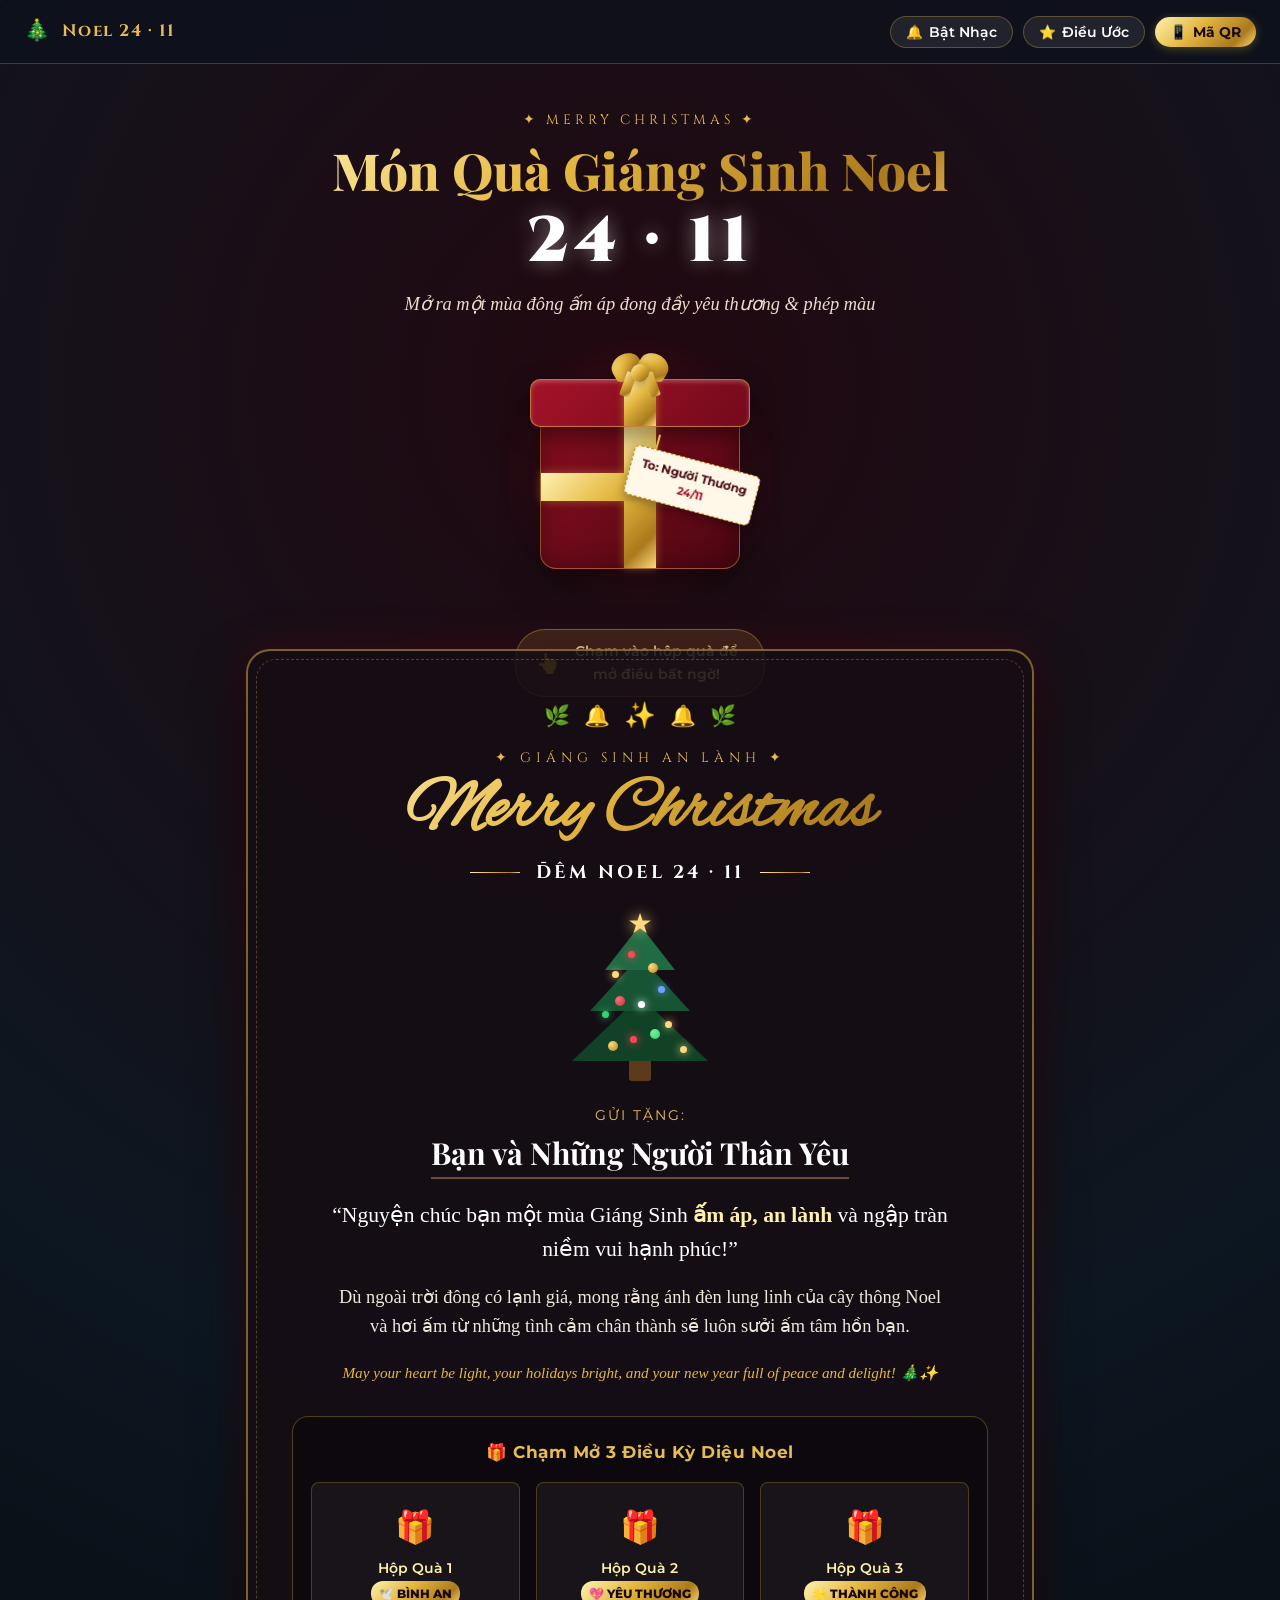
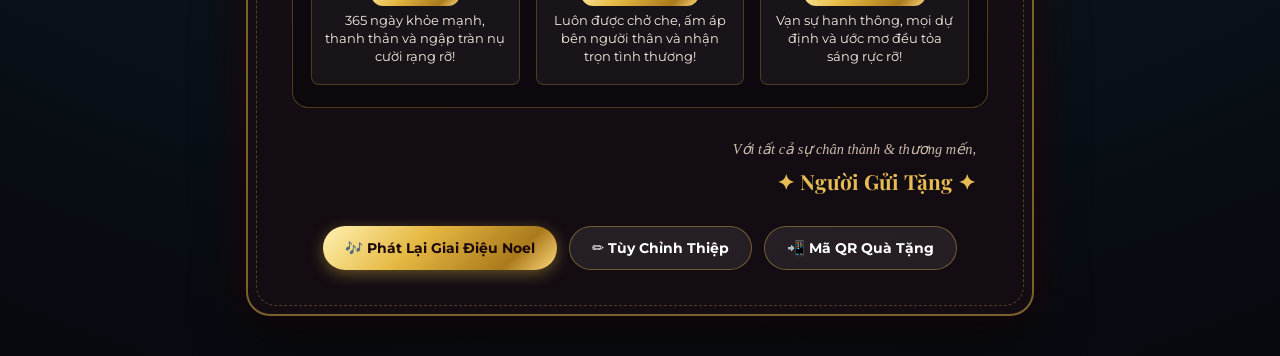
==== index.html @ ef8712f1 "feat: Mon qua Giang sinh Noel 24/11 voi hop qua 3D, am nhac, tuyet roi va ma QR" ====
<!DOCTYPE html>
<html lang="vi">
<head>
  <meta charset="UTF-8">
  <meta name="viewport" content="width=device-width, initial-scale=1.0, maximum-scale=1.0, user-scalable=no">
  <title>Món Quà Giáng Sinh Noel 24/11 • Merry Christmas</title>
  
  <!-- Open Graph & Meta Tags -->
  <meta name="description" content="Món quà Giáng Sinh Noel 24/11 tương tác đặc biệt. Chúc bạn một mùa lễ hội an lành, ấm áp và ngập tràn điều kỳ diệu!">
  <meta property="og:title" content="Món Quà Giáng Sinh Noel 24/11 • Merry Christmas 🎄">
  <meta property="og:description" content="Quét mã QR để mở hộp quà Giáng Sinh 3D cùng lời chúc ấm áp & âm nhạc rộn rã!">
  <meta property="og:type" content="website">
  <meta name="theme-color" content="#801021">

  <!-- Google Fonts: Festive & Elegant -->
  <link rel="preconnect" href="https://fonts.googleapis.com">
  <link rel="preconnect" href="https://fonts.gstatic.com" crossorigin>
  <link href="https://fonts.googleapis.com/css2?family=Alex+Brush&family=Cinzel:wght@500;700;900&family=Dancing+Script:wght@600;700&family=Montserrat:wght@400;500;600;700;800&family=Playfair+Display:ital,wght@0,600;0,700;0,900;1,400;1,600&display=swap" rel="stylesheet">

  <link rel="stylesheet" href="style.css">
</head>
<body>

  <!-- Snowflakes & Starry Sky Canvas -->
  <canvas id="snowCanvas"></canvas>

  <!-- Navigation / Control Bar -->
  <header class="top-nav">
    <div class="brand-tag">
      <span class="festive-tree">🎄</span>
      <span class="nav-title" id="navTitle">Noel 24 · 11</span>
    </div>

    <div class="nav-actions">
      <!-- Music Toggle -->
      <button id="btnMusic" class="nav-btn" title="Bật / Tắt nhạc Giáng Sinh" aria-label="Bật tắt nhạc">
        <span class="btn-icon" id="musicIcon">🔔</span>
        <span class="btn-text" id="musicLabel">Bật Nhạc</span>
      </button>

      <!-- Make a Wish Trigger -->
      <button id="btnWishTrigger" class="nav-btn" title="Gửi điều ước lên trời sao">
        <span class="btn-icon">⭐</span>
        <span class="btn-text">Điều Ước</span>
      </button>

      <!-- QR Code Modal Trigger -->
      <button id="btnShowQr" class="nav-btn highlight" title="Xem & Quét mã QR">
        <span class="btn-icon">📱</span>
        <span class="btn-text">Mã QR</span>
      </button>
    </div>
  </header>

  <!-- MAIN WRAPPER -->
  <main class="main-container">

    <!-- ==============================================
         STAGE 1: 3D CHRISTMAS GIFT BOX (Before Opening)
         ============================================== -->
    <section class="gift-box-stage" id="giftBoxStage">
      <div class="intro-heading">
        <div class="festive-badge">✦ MERRY CHRISTMAS ✦</div>
        <h1 class="intro-title">Món Quà Giáng Sinh Noel</h1>
        <p class="intro-date" id="displayIntroDate">24 · 11</p>
        <p class="intro-sub">Mở ra một mùa đông ấm áp đong đầy yêu thương &amp; phép màu</p>
      </div>

      <!-- 3D Christmas Box -->
      <div class="gift-box-wrapper" id="giftBox" role="button" tabindex="0" aria-label="Chạm vào hộp quà để mở">
        <div class="box-glow"></div>
        <div class="box-container">
          <!-- Lid -->
          <div class="box-lid">
            <div class="ribbon-bow">
              <div class="bow-loop left"></div>
              <div class="bow-loop right"></div>
              <div class="bow-center"></div>
              <div class="bow-ribbon-tail left"></div>
              <div class="bow-ribbon-tail right"></div>
            </div>
            <div class="lid-ribbon"></div>
          </div>
          <!-- Body -->
          <div class="box-body">
            <div class="body-ribbon-vert"></div>
            <div class="body-ribbon-horiz"></div>
            <div class="box-tag">
              <span class="tag-string"></span>
              <div class="tag-card">
                <span>To: Người Thương</span>
                <span class="tag-date">24/11</span>
              </div>
            </div>
          </div>
        </div>

        <div class="box-prompt">
          <span class="pulse-icon">👆</span>
          <span class="pulse-text">Chạm vào hộp quà để mở điều bất ngờ!</span>
        </div>
      </div>
    </section>

    <!-- ==============================================
         STAGE 2: THE REVEALED CHRISTMAS CARD
         ============================================== -->
    <section class="card-stage hidden" id="cardStage">
      
      <article class="greeting-card">
        <!-- Card Top Ornaments -->
        <div class="card-ornaments">
          <span class="holly-leaf">🌿</span>
          <span class="ornament-bell">🔔</span>
          <span class="card-star">✨</span>
          <span class="ornament-bell">🔔</span>
          <span class="holly-leaf">🌿</span>
        </div>

        <!-- Greeting Header -->
        <header class="card-header">
          <div class="gold-subtitle">✦ GIÁNG SINH AN LÀNH ✦</div>
          <h2 class="card-title">Merry Christmas</h2>
          <div class="card-date-banner">
            <span class="banner-line"></span>
            <span class="banner-date" id="cardDateText">ĐÊM NOEL 24 · 11</span>
            <span class="banner-line"></span>
          </div>
        </header>

        <!-- Animated Christmas Tree & Warm Cabin Scene -->
        <div class="tree-scene">
          <div class="tree-container">
            <!-- Glowing Star on top -->
            <div class="star-topper">★</div>
            <!-- Tree Layers -->
            <div class="tree-tier tier-1"></div>
            <div class="tree-tier tier-2"></div>
            <div class="tree-tier tier-3"></div>
            <div class="tree-trunk"></div>
            
            <!-- Twinkling Lights -->
            <div class="lights-string">
              <span class="light red" style="--d: 0.2s"></span>
              <span class="light gold" style="--d: 0.6s"></span>
              <span class="light blue" style="--d: 1.0s"></span>
              <span class="light green" style="--d: 0.4s"></span>
              <span class="light gold" style="--d: 1.2s"></span>
              <span class="light red" style="--d: 0.8s"></span>
              <span class="light white" style="--d: 0.3s"></span>
              <span class="light gold" style="--d: 1.5s"></span>
            </div>

            <!-- Mini Baubles -->
            <div class="bauble b1"></div>
            <div class="bauble b2"></div>
            <div class="bauble b3"></div>
            <div class="bauble b4"></div>
          </div>
        </div>

        <!-- Personal Greeting Recipient -->
        <div class="greeting-recipient">
          <span class="to-label">Gửi tặng:</span>
          <span class="recipient-name" id="displayRecipient">Bạn và Những Người Thân Yêu</span>
        </div>

        <!-- Heartwarming Wishes Body -->
        <div class="wishes-content">
          <p class="wish-para lead">
            “Nguyện chúc bạn một mùa Giáng Sinh <strong class="highlight-gold">ấm áp, an lành</strong> và ngập tràn niềm vui hạnh phúc!”
          </p>
          <p class="wish-para">
            Dù ngoài trời đông có lạnh giá, mong rằng ánh đèn lung linh của cây thông Noel và hơi ấm từ những tình cảm chân thành sẽ luôn sưởi ấm tâm hồn bạn.
          </p>
          <p class="wish-para quote">
            May your heart be light, your holidays bright, and your new year full of peace and delight! 🎄✨
          </p>
        </div>

        <!-- Interactive 3 Lucky Gift Boxes -->
        <div class="interactive-gifts-section">
          <h3 class="section-title">🎁 Chạm Mở 3 Điều Kỳ Diệu Noel</h3>
          <div class="mini-gifts-grid">
            
            <div class="mini-gift-card" id="gift1" role="button" tabindex="0">
              <div class="mini-box-icon">🎁</div>
              <div class="mini-box-label">Hộp Quà 1</div>
              <div class="mini-box-reveal hidden">
                <span class="reveal-badge">🕊️ BÌNH AN</span>
                <p>365 ngày khỏe mạnh, thanh thản và ngập tràn nụ cười rạng rỡ!</p>
              </div>
            </div>

            <div class="mini-gift-card" id="gift2" role="button" tabindex="0">
              <div class="mini-box-icon">🎁</div>
              <div class="mini-box-label">Hộp Quà 2</div>
              <div class="mini-box-reveal hidden">
                <span class="reveal-badge">💖 YÊU THƯƠNG</span>
                <p>Luôn được chở che, ấm áp bên người thân và nhận trọn tình thương!</p>
              </div>
            </div>

            <div class="mini-gift-card" id="gift3" role="button" tabindex="0">
              <div class="mini-box-icon">🎁</div>
              <div class="mini-box-label">Hộp Quà 3</div>
              <div class="mini-box-reveal hidden">
                <span class="reveal-badge">🌟 THÀNH CÔNG</span>
                <p>Vạn sự hanh thông, mọi dự định và ước mơ đều tỏa sáng rực rỡ!</p>
              </div>
            </div>

          </div>
        </div>

        <!-- Card Signature -->
        <div class="card-footer-sign">
          <div class="sender-tag">Với tất cả sự chân thành &amp; thương mến,</div>
          <div class="sender-name" id="displaySender">✦ Người Gửi Tặng ✦</div>
        </div>

        <!-- Action Buttons -->
        <div class="card-action-bar">
          <button id="btnReplayMusic" class="action-btn gold-btn">
            🎶 Phát Lại Giai Điệu Noel
          </button>
          <button id="btnOpenCustomize" class="action-btn outline-btn">
            ✏️ Tùy Chỉnh Thiệp
          </button>
          <button id="btnShowQrInside" class="action-btn outline-btn">
            📲 Mã QR Quà Tặng
          </button>
        </div>

      </article>

    </section>

  </main>

  <!-- ==============================================
       MODAL: MAKE A WISH (Bay Lên Bầu Trời Sao)
       ============================================== -->
  <div class="modal-overlay hidden" id="wishModal">
    <div class="modal-card">
      <div class="modal-header">
        <h3>⭐ Thả Điều Ước Đêm Noel</h3>
        <button class="btn-close" id="btnCloseWish">&times;</button>
      </div>
      <div class="modal-body">
        <p class="modal-desc">Hãy gửi gắm một điều ước chân thành, ngôi sao Giáng Sinh sẽ mang ước mơ của bạn bay lên bầu trời sao:</p>
        
        <div class="wish-options">
          <button class="quick-wish-chip" data-wish="Chúc gia đình luôn dồi dào sức khỏe, ấm áp và bình an!">👨‍👩‍👧 Sức khỏe &amp; Bình an</button>
          <button class="quick-wish-chip" data-wish="Chúc cho công việc hanh thông, mọi mục tiêu đều đạt thành tựu rực rỡ!">🚀 Công việc thăng hoa</button>
          <button class="quick-wish-chip" data-wish="Chúc một tình yêu bền chặt, ngọt ngào và đong đầy hạnh phúc!">❤️ Tình yêu trọn vẹn</button>
        </div>

        <textarea id="customWishInput" placeholder="Hoặc nhập lời ước riêng của bạn..." rows="3"></textarea>

        <button id="btnSendWish" class="btn-primary-action">
          🚀 Gửi Điều Ước Lên Bầu Trời Sao
        </button>
      </div>
    </div>
  </div>

  <!-- ==============================================
       MODAL: CUSTOMIZE CARD (Tùy biến tên & ngày)
       ============================================== -->
  <div class="modal-overlay hidden" id="customizeModal">
    <div class="modal-card">
      <div class="modal-header">
        <h3>✏️ Tùy Chỉnh Thiệp Giáng Sinh</h3>
        <button class="btn-close" id="btnCloseCustomize">&times;</button>
      </div>
      <div class="modal-body">
        <div class="form-group">
          <label for="inputRecipient">Người nhận thiệp:</label>
          <input type="text" id="inputRecipient" placeholder="Ví dụ: Bạn Thân Mến / Người Thương" value="Bạn và Những Người Thân Yêu">
        </div>

        <div class="form-group">
          <label for="inputSender">Người gửi tặng:</label>
          <input type="text" id="inputSender" placeholder="Tên của bạn" value="Người Gửi Tặng">
        </div>

        <div class="form-group">
          <label for="selectDate">Ngày kỷ niệm:</label>
          <select id="selectDate">
            <option value="24/11" selected>Đêm Noel 24/11 (Theo yêu cầu của bạn)</option>
            <option value="24/12">Đêm Noel 24/12 (Giáng Sinh chính thức)</option>
            <option value="25/12">Ngày Giáng Sinh 25/12</option>
          </select>
        </div>

        <button id="btnSaveCustomize" class="btn-primary-action">
          ✨ Cập Nhật Thiệp
        </button>
      </div>
    </div>
  </div>

  <!-- ==============================================
       MODAL: QR CODE DISPLAY & DOWNLOAD
       ============================================== -->
  <div class="modal-overlay hidden" id="qrModal">
    <div class="modal-card">
      <div class="modal-header">
        <h3>📱 Mã QR Quà Tặng Noel 24/11</h3>
        <button class="btn-close" id="btnCloseQr">&times;</button>
      </div>
      <div class="modal-body">
        <p class="modal-desc">Quét mã bằng Camera điện thoại hoặc Zalo để mở thiệp Giáng Sinh trên mọi thiết bị:</p>

        <!-- QR Canvas Render -->
        <div class="qr-preview-container">
          <canvas id="qrCodeCanvas" width="280" height="280"></canvas>
        </div>

        <!-- Target Link Box -->
        <div class="link-copy-box">
          <input type="text" id="qrTargetUrl" readonly value="https://taductoi1596-stack.github.io/noel-24-11/">
          <button id="btnCopyLink" class="btn-copy">Sao Chép</button>
        </div>

        <!-- Actions -->
        <div class="qr-download-actions">
          <button id="btnDownloadQrPng" class="btn-primary-action">
            📥 Tải Ảnh Mã QR (PNG)
          </button>
          <a href="qr-noel-24-11.svg" download="ma-qr-noel-24-11.svg" class="btn-secondary-link">
            🎨 Tải Thiệp QR Khung Vàng Noel (SVG)
          </a>
        </div>
      </div>
    </div>
  </div>

  <!-- Audio Chimes & QR Scripts -->
  <script src="qrcode.js"></script>
  <script src="script.js"></script>
</body>
</html>
---- style.css ----
/* ===================================================
   CHRISTMAS NOEL 24/11 - LUXURY FESTIVE STYLING
   =================================================== */

:root {
  --primary-red: #8b1021;
  --dark-red: #500813;
  --wine-red: #35050c;
  --pine-green: #114227;
  --dark-pine: #0a2416;
  --gold-primary: #e6bc53;
  --gold-light: #fff0aa;
  --gold-dark: #b3821a;
  --gold-grad: linear-gradient(135deg, #fff2b2 0%, #e5b842 40%, #aa7a1c 80%, #ffd97d 100%);
  --bg-gradient: radial-gradient(circle at 50% 20%, #220810 0%, #0d1721 60%, #06090e 100%);
  --card-bg: rgba(22, 13, 20, 0.88);
  --text-main: #fcf9f2;
  --text-muted: #d0c2b2;
  --radius-lg: 24px;
  --radius-md: 16px;
  --radius-sm: 8px;
  --shadow-gold: 0 0 25px rgba(229, 184, 66, 0.35);
  --shadow-box: 0 20px 50px rgba(0, 0, 0, 0.6);
}

* {
  margin: 0;
  padding: 0;
  box-sizing: border-box;
  -webkit-tap-highlight-color: transparent;
}

body {
  min-height: 100vh;
  background: var(--bg-gradient);
  color: var(--text-main);
  font-family: 'Montserrat', system-ui, -apple-system, sans-serif;
  overflow-x: hidden;
  position: relative;
  line-height: 1.6;
}

/* Background Snow Canvas */
#snowCanvas {
  position: fixed;
  top: 0;
  left: 0;
  width: 100%;
  height: 100%;
  pointer-events: none;
  z-index: 1;
}

/* ===================================================
   TOP NAVIGATION BAR
   =================================================== */
.top-nav {
  position: fixed;
  top: 0;
  left: 0;
  right: 0;
  height: 64px;
  background: rgba(12, 18, 28, 0.75);
  backdrop-filter: blur(12px);
  -webkit-backdrop-filter: blur(12px);
  border-bottom: 1px solid rgba(229, 184, 66, 0.25);
  display: flex;
  align-items: center;
  justify-content: space-between;
  padding: 0 24px;
  z-index: 50;
}

.brand-tag {
  display: flex;
  align-items: center;
  gap: 10px;
  font-family: 'Cinzel', serif;
  font-weight: 700;
  font-size: 1.05rem;
  color: var(--gold-primary);
  letter-spacing: 1.5px;
}

.festive-tree {
  font-size: 1.3rem;
  animation: gentleSway 3s ease-in-out infinite alternate;
}

.nav-actions {
  display: flex;
  align-items: center;
  gap: 10px;
}

.nav-btn {
  background: rgba(255, 255, 255, 0.08);
  border: 1px solid rgba(229, 184, 66, 0.3);
  color: #fff;
  border-radius: 30px;
  padding: 7px 15px;
  font-size: 0.85rem;
  font-weight: 600;
  display: flex;
  align-items: center;
  gap: 6px;
  cursor: pointer;
  transition: all 0.25s ease;
  font-family: inherit;
}

.nav-btn:hover {
  background: rgba(229, 184, 66, 0.18);
  border-color: var(--gold-primary);
  transform: translateY(-1px);
}

.nav-btn.highlight {
  background: var(--gold-grad);
  color: #1a0808;
  border: none;
  font-weight: 700;
  box-shadow: 0 2px 10px rgba(229, 184, 66, 0.3);
}

.nav-btn.highlight:hover {
  box-shadow: 0 4px 16px rgba(229, 184, 66, 0.5);
}

/* ===================================================
   MAIN CONTAINER
   =================================================== */
.main-container {
  position: relative;
  z-index: 2;
  padding: 90px 16px 40px;
  max-width: 820px;
  margin: 0 auto;
  min-height: calc(100vh - 90px);
  display: flex;
  flex-direction: column;
  justify-content: center;
}

/* ===================================================
   STAGE 1: 3D CHRISTMAS GIFT BOX
   =================================================== */
.gift-box-stage {
  text-align: center;
  padding: 20px 0;
  animation: fadeIn 0.8s ease-out;
}

.intro-heading {
  margin-bottom: 30px;
}

.festive-badge {
  font-family: 'Cinzel', serif;
  font-size: 0.85rem;
  letter-spacing: 4px;
  color: var(--gold-primary);
  margin-bottom: 8px;
  text-transform: uppercase;
}

.intro-title {
  font-family: 'Playfair Display', Georgia, serif;
  font-size: clamp(2rem, 5.5vw, 3.2rem);
  font-weight: 800;
  background: var(--gold-grad);
  -webkit-background-clip: text;
  -webkit-text-fill-color: transparent;
  line-height: 1.2;
  margin-bottom: 6px;
}

.intro-date {
  font-family: 'Cinzel', serif;
  font-size: clamp(2.5rem, 7vw, 4rem);
  font-weight: 900;
  color: #ffffff;
  letter-spacing: 6px;
  text-shadow: 0 0 20px rgba(255, 255, 255, 0.4);
  line-height: 1.1;
  margin-bottom: 12px;
}

.intro-sub {
  font-family: 'Lora', Georgia, serif;
  font-style: italic;
  font-size: clamp(0.95rem, 2.5vw, 1.15rem);
  color: #ebdcd0;
  max-width: 500px;
  margin: 0 auto;
}

/* Gift Box 3D Wrapper */
.gift-box-wrapper {
  position: relative;
  width: 250px;
  height: 250px;
  margin: 30px auto;
  cursor: pointer;
  perspective: 900px;
}

.box-glow {
  position: absolute;
  top: 50%;
  left: 50%;
  transform: translate(-50%, -50%);
  width: 280px;
  height: 280px;
  background: radial-gradient(circle, rgba(229, 184, 66, 0.35) 0%, rgba(139, 16, 33, 0.15) 50%, transparent 70%);
  border-radius: 50%;
  animation: pulseGlow 2.5s infinite alternate ease-in-out;
  pointer-events: none;
}

.box-container {
  position: relative;
  width: 100%;
  height: 100%;
  transform-style: preserve-3d;
  transition: transform 0.4s ease;
}

.gift-box-wrapper:hover .box-container {
  transform: translateY(-8px) rotateX(4deg);
}

/* Lid */
.box-lid {
  position: absolute;
  top: 30px;
  left: 15px;
  width: 220px;
  height: 48px;
  background: linear-gradient(135deg, #a51228, #730a1b);
  border-radius: 10px;
  box-shadow: 0 8px 24px rgba(0, 0, 0, 0.45), inset 0 2px 4px rgba(255, 255, 255, 0.25);
  border: 1px solid rgba(229, 184, 66, 0.6);
  z-index: 5;
  transition: all 0.7s cubic-bezier(0.34, 1.56, 0.64, 1);
  transform-origin: top center;
}

.lid-ribbon {
  position: absolute;
  left: 50%;
  transform: translateX(-50%);
  width: 32px;
  height: 100%;
  background: var(--gold-grad);
  box-shadow: 0 0 8px rgba(229, 184, 66, 0.5);
}

/* Ribbon Bow */
.ribbon-bow {
  position: absolute;
  top: -26px;
  left: 50%;
  transform: translateX(-50%);
  width: 70px;
  height: 35px;
  z-index: 8;
}

.bow-center {
  position: absolute;
  top: 10px;
  left: 50%;
  transform: translateX(-50%);
  width: 18px;
  height: 18px;
  background: var(--gold-grad);
  border-radius: 50%;
  box-shadow: 0 2px 8px rgba(0, 0, 0, 0.3);
  z-index: 3;
}

.bow-loop {
  position: absolute;
  top: 0;
  width: 30px;
  height: 24px;
  background: var(--gold-grad);
  border-radius: 50% 50% 20% 20%;
  box-shadow: inset 0 0 6px rgba(184, 134, 27, 0.6);
}

.bow-loop.left {
  left: 6px;
  transform: rotate(-30deg);
}

.bow-loop.right {
  right: 6px;
  transform: rotate(30deg);
}

.bow-ribbon-tail {
  position: absolute;
  top: 18px;
  width: 10px;
  height: 25px;
  background: var(--gold-grad);
  border-radius: 2px;
}

.bow-ribbon-tail.left {
  left: 18px;
  transform: rotate(20deg);
}

.bow-ribbon-tail.right {
  right: 18px;
  transform: rotate(-20deg);
}

/* Body */
.box-body {
  position: absolute;
  top: 70px;
  left: 25px;
  width: 200px;
  height: 150px;
  background: linear-gradient(135deg, #880e20, #4c0612);
  border-radius: 0 0 16px 16px;
  box-shadow: 0 15px 35px rgba(0, 0, 0, 0.5), inset 0 0 25px rgba(0, 0, 0, 0.35);
  border: 1px solid rgba(229, 184, 66, 0.4);
  overflow: visible;
}

.body-ribbon-vert {
  position: absolute;
  left: 50%;
  transform: translateX(-50%);
  width: 32px;
  height: 100%;
  background: var(--gold-grad);
  box-shadow: 0 0 10px rgba(229, 184, 66, 0.4);
}

.body-ribbon-horiz {
  position: absolute;
  top: 45%;
  transform: translateY(-50%);
  width: 100%;
  height: 28px;
  background: var(--gold-grad);
  box-shadow: 0 0 10px rgba(229, 184, 66, 0.4);
}

/* Tag */
.box-tag {
  position: absolute;
  right: -20px;
  top: 25px;
  transform: rotate(15deg);
  z-index: 10;
}

.tag-string {
  display: block;
  width: 2px;
  height: 15px;
  background: var(--gold-primary);
  margin-left: 20px;
}

.tag-card {
  background: #fff8e8;
  color: #4a0c14;
  padding: 6px 10px;
  border-radius: 6px;
  font-size: 0.75rem;
  font-weight: 700;
  display: flex;
  flex-direction: column;
  box-shadow: 0 4px 10px rgba(0, 0, 0, 0.3);
  border: 1px dashed #b8861b;
}

.tag-date {
  color: #a51228;
  font-size: 0.7rem;
}

/* Box Prompt */
.box-prompt {
  margin-top: 30px;
  display: flex;
  align-items: center;
  justify-content: center;
  gap: 8px;
  background: rgba(229, 184, 66, 0.15);
  border: 1px solid rgba(229, 184, 66, 0.4);
  padding: 10px 20px;
  border-radius: 30px;
  max-width: 340px;
  margin-left: auto;
  margin-right: auto;
  animation: bounceHint 2s infinite ease-in-out;
}

.pulse-icon {
  font-size: 1.2rem;
}

.pulse-text {
  font-size: 0.9rem;
  font-weight: 600;
  color: var(--gold-light);
}

/* Box Opening Animation */
.gift-box-wrapper.opening .box-lid {
  transform: translateY(-90px) rotate(-25deg) scale(0.9);
  opacity: 0;
}

.gift-box-wrapper.opening .box-body {
  transform: scale(0.85);
  opacity: 0;
  transition: all 0.6s 0.2s ease;
}

.gift-box-wrapper.opening .box-prompt {
  opacity: 0;
  transition: opacity 0.3s ease;
}

/* ===================================================
   STAGE 2: THE REVEALED CHRISTMAS CARD
   =================================================== */
.card-stage {
  animation: popIn 0.8s cubic-bezier(0.16, 1, 0.3, 1) forwards;
}

.greeting-card {
  background: var(--card-bg);
  border: 2px solid rgba(229, 184, 66, 0.5);
  border-radius: var(--radius-lg);
  padding: clamp(24px, 5vw, 44px);
  box-shadow: var(--shadow-box), 0 0 40px rgba(139, 16, 33, 0.3);
  backdrop-filter: blur(16px);
  -webkit-backdrop-filter: blur(16px);
  position: relative;
  overflow: hidden;
}

.greeting-card::before {
  content: '';
  position: absolute;
  top: 8px;
  left: 8px;
  right: 8px;
  bottom: 8px;
  border: 1px dashed rgba(229, 184, 66, 0.3);
  border-radius: calc(var(--radius-lg) - 4px);
  pointer-events: none;
}

.card-ornaments {
  display: flex;
  justify-content: center;
  align-items: center;
  gap: 14px;
  font-size: 1.3rem;
  margin-bottom: 12px;
}

.card-star {
  color: var(--gold-primary);
  font-size: 1.6rem;
  animation: spinSlow 10s linear infinite;
}

.card-header {
  text-align: center;
  margin-bottom: 24px;
}

.gold-subtitle {
  font-family: 'Cinzel', serif;
  font-size: 0.85rem;
  letter-spacing: 5px;
  color: var(--gold-primary);
  margin-bottom: 6px;
}

.card-title {
  font-family: 'Alex Brush', cursive;
  font-size: clamp(3rem, 8vw, 4.5rem);
  background: var(--gold-grad);
  -webkit-background-clip: text;
  -webkit-text-fill-color: transparent;
  line-height: 1;
  margin-bottom: 10px;
}

.card-date-banner {
  display: flex;
  align-items: center;
  justify-content: center;
  gap: 16px;
}

.banner-line {
  height: 1px;
  width: 50px;
  background: var(--gold-grad);
}

.banner-date {
  font-family: 'Cinzel', serif;
  font-size: 1.15rem;
  font-weight: 700;
  letter-spacing: 3px;
  color: #fff;
}

/* ===================================================
   CHRISTMAS TREE & LIGHTS
   =================================================== */
.tree-scene {
  display: flex;
  justify-content: center;
  margin: 10px 0 24px;
}

.tree-container {
  position: relative;
  width: 140px;
  height: 170px;
}

.star-topper {
  position: absolute;
  top: -10px;
  left: 50%;
  transform: translateX(-50%);
  color: #ffd97d;
  font-size: 28px;
  text-shadow: 0 0 14px rgba(255, 217, 125, 0.9);
  animation: starPulse 2s ease-in-out infinite alternate;
  z-index: 5;
}

.tree-tier {
  position: absolute;
  left: 50%;
  transform: translateX(-50%);
  width: 0;
  height: 0;
  border-left: solid transparent;
  border-right: solid transparent;
  border-bottom: solid;
}

.tier-1 {
  top: 14px;
  border-left-width: 35px;
  border-right-width: 35px;
  border-bottom-width: 45px;
  border-bottom-color: #1f6b43;
  z-index: 3;
}

.tier-2 {
  top: 45px;
  border-left-width: 50px;
  border-right-width: 50px;
  border-bottom-width: 55px;
  border-bottom-color: #175434;
  z-index: 2;
}

.tier-3 {
  top: 85px;
  border-left-width: 68px;
  border-right-width: 68px;
  border-bottom-width: 65px;
  border-bottom-color: #114227;
  z-index: 1;
}

.tree-trunk {
  position: absolute;
  bottom: 0;
  left: 50%;
  transform: translateX(-50%);
  width: 22px;
  height: 24px;
  background: #5d3a1a;
  border-radius: 3px;
}

/* Lights */
.lights-string {
  position: absolute;
  inset: 0;
  z-index: 4;
  pointer-events: none;
}

.light {
  position: absolute;
  width: 7px;
  height: 7px;
  border-radius: 50%;
  animation: blinkLight 1.4s ease-in-out infinite alternate;
  animation-delay: var(--d);
}

.light.red { background: #ff4757; box-shadow: 0 0 8px #ff4757; top: 40px; left: 58px; }
.light.gold { background: #ffd97d; box-shadow: 0 0 8px #ffd97d; top: 60px; left: 42px; }
.light.blue { background: #70a1ff; box-shadow: 0 0 8px #70a1ff; top: 75px; left: 88px; }
.light.green { background: #2ed573; box-shadow: 0 0 8px #2ed573; top: 100px; left: 32px; }
.light.gold:nth-child(5) { top: 110px; left: 95px; }
.light.red:nth-child(6) { top: 125px; left: 60px; }
.light.white { background: #ffffff; box-shadow: 0 0 8px #ffffff; top: 90px; left: 68px; }
.light.gold:nth-child(8) { top: 135px; left: 110px; }

/* Mini Baubles */
.bauble {
  position: absolute;
  width: 10px;
  height: 10px;
  border-radius: 50%;
  z-index: 4;
}
.bauble.b1 { background: radial-gradient(circle at 30% 30%, #ffd97d, #b8861b); top: 52px; left: 78px; }
.bauble.b2 { background: radial-gradient(circle at 30% 30%, #ff6b81, #c0392b); top: 85px; left: 45px; }
.bauble.b3 { background: radial-gradient(circle at 30% 30%, #7bed9f, #2ed573); top: 118px; left: 80px; }
.bauble.b4 { background: radial-gradient(circle at 30% 30%, #ffd97d, #b8861b); top: 130px; left: 38px; }

/* ===================================================
   GREETINGS & WISHES TEXT
   =================================================== */
.greeting-recipient {
  text-align: center;
  margin-bottom: 20px;
}

.to-label {
  display: block;
  font-size: 0.85rem;
  color: var(--gold-primary);
  text-transform: uppercase;
  letter-spacing: 2px;
  margin-bottom: 2px;
}

.recipient-name {
  font-family: 'Playfair Display', Georgia, serif;
  font-size: clamp(1.4rem, 4vw, 1.9rem);
  font-weight: 700;
  color: #fff;
  border-bottom: 2px solid rgba(229, 184, 66, 0.4);
  padding-bottom: 4px;
}

.wishes-content {
  text-align: center;
  max-width: 620px;
  margin: 0 auto 30px;
}

.wish-para {
  font-family: 'Lora', Georgia, serif;
  font-size: clamp(1rem, 2.8vw, 1.15rem);
  color: #f0e6dc;
  margin-bottom: 16px;
}

.wish-para.lead {
  font-size: clamp(1.1rem, 3.2vw, 1.35rem);
  color: #fff;
}

.highlight-gold {
  color: var(--gold-light);
  font-weight: 600;
}

.wish-para.quote {
  font-style: italic;
  color: #e5b842;
  font-size: 0.95rem;
  margin-top: 20px;
}

/* ===================================================
   INTERACTIVE 3 MINI GIFTS
   =================================================== */
.interactive-gifts-section {
  background: rgba(0, 0, 0, 0.35);
  border: 1px solid rgba(229, 184, 66, 0.3);
  border-radius: var(--radius-md);
  padding: 22px 18px;
  margin-bottom: 30px;
  text-align: center;
}

.section-title {
  font-size: 1.05rem;
  font-weight: 700;
  color: var(--gold-primary);
  margin-bottom: 16px;
  letter-spacing: 0.5px;
}

.mini-gifts-grid {
  display: grid;
  grid-template-columns: repeat(auto-fit, minmax(180px, 1fr));
  gap: 16px;
}

.mini-gift-card {
  background: rgba(255, 255, 255, 0.05);
  border: 1px solid rgba(229, 184, 66, 0.25);
  border-radius: var(--radius-sm);
  padding: 18px 12px;
  cursor: pointer;
  transition: all 0.3s ease;
  min-height: 110px;
  display: flex;
  flex-direction: column;
  align-items: center;
  justify-content: center;
}

.mini-gift-card:hover {
  background: rgba(229, 184, 66, 0.12);
  border-color: var(--gold-primary);
  transform: translateY(-3px);
}

.mini-box-icon {
  font-size: 2rem;
  margin-bottom: 6px;
  transition: transform 0.3s ease;
}

.mini-gift-card:hover .mini-box-icon {
  transform: scale(1.15) rotate(6deg);
}

.mini-box-label {
  font-size: 0.85rem;
  font-weight: 600;
  color: var(--gold-light);
}

.mini-box-reveal {
  animation: fadeIn 0.4s ease;
}

.reveal-badge {
  display: inline-block;
  background: var(--gold-grad);
  color: #1a0808;
  font-size: 0.75rem;
  font-weight: 800;
  padding: 3px 8px;
  border-radius: 12px;
  margin-bottom: 6px;
}

.mini-box-reveal p {
  font-size: 0.8rem;
  color: #f7ede2;
  line-height: 1.4;
}

/* ===================================================
   CARD SIGNATURE & ACTION BAR
   =================================================== */
.card-footer-sign {
  text-align: right;
  margin-bottom: 28px;
  padding-right: 12px;
}

.sender-tag {
  font-family: 'Lora', Georgia, serif;
  font-style: italic;
  font-size: 0.9rem;
  color: #cbbba9;
}

.sender-name {
  font-family: 'Playfair Display', Georgia, serif;
  font-size: 1.3rem;
  font-weight: 700;
  color: var(--gold-primary);
  margin-top: 4px;
}

.card-action-bar {
  display: flex;
  flex-wrap: wrap;
  gap: 12px;
  justify-content: center;
}

.action-btn {
  padding: 12px 22px;
  border-radius: 30px;
  font-size: 0.9rem;
  font-weight: 700;
  cursor: pointer;
  transition: all 0.25s ease;
  font-family: inherit;
  display: inline-flex;
  align-items: center;
  gap: 6px;
}

.gold-btn {
  background: var(--gold-grad);
  color: #1a0808;
  border: none;
  box-shadow: 0 4px 15px rgba(229, 184, 66, 0.4);
}

.gold-btn:hover {
  transform: translateY(-2px);
  box-shadow: 0 6px 20px rgba(229, 184, 66, 0.6);
}

.outline-btn {
  background: rgba(255, 255, 255, 0.08);
  border: 1px solid rgba(229, 184, 66, 0.4);
  color: #fff;
}

.outline-btn:hover {
  background: rgba(229, 184, 66, 0.18);
  border-color: var(--gold-primary);
  transform: translateY(-2px);
}

/* ===================================================
   MODALS
   =================================================== */
.modal-overlay {
  position: fixed;
  inset: 0;
  background: rgba(0, 0, 0, 0.78);
  backdrop-filter: blur(8px);
  -webkit-backdrop-filter: blur(8px);
  display: flex;
  align-items: center;
  justify-content: center;
  z-index: 100;
  padding: 16px;
  animation: fadeIn 0.25s ease;
}

.modal-overlay.hidden {
  display: none;
}

.modal-card {
  background: #141b24;
  border: 2px solid rgba(229, 184, 66, 0.45);
  border-radius: var(--radius-lg);
  max-width: 480px;
  width: 100%;
  box-shadow: 0 20px 60px rgba(0, 0, 0, 0.75);
  overflow: hidden;
  animation: popIn 0.3s cubic-bezier(0.16, 1, 0.3, 1);
}

.modal-header {
  display: flex;
  align-items: center;
  justify-content: space-between;
  padding: 18px 22px;
  background: rgba(229, 184, 66, 0.12);
  border-bottom: 1px solid rgba(229, 184, 66, 0.25);
}

.modal-header h3 {
  font-size: 1.15rem;
  color: var(--gold-primary);
  font-weight: 700;
}

.btn-close {
  background: none;
  border: none;
  font-size: 1.8rem;
  color: #aaa;
  cursor: pointer;
  line-height: 1;
  transition: color 0.2s;
}

.btn-close:hover {
  color: #fff;
}

.modal-body {
  padding: 22px;
}

.modal-desc {
  font-size: 0.9rem;
  color: #c9d1d9;
  margin-bottom: 16px;
  text-align: center;
}

/* Form Groups */
.form-group {
  margin-bottom: 16px;
}

.form-group label {
  display: block;
  font-size: 0.85rem;
  font-weight: 600;
  color: var(--gold-light);
  margin-bottom: 6px;
}

.form-group input,
.form-group select,
textarea {
  width: 100%;
  background: rgba(255, 255, 255, 0.08);
  border: 1px solid rgba(229, 184, 66, 0.3);
  color: #fff;
  border-radius: var(--radius-sm);
  padding: 10px 14px;
  font-size: 0.95rem;
  font-family: inherit;
  outline: none;
  box-sizing: border-box;
}

.form-group input:focus,
.form-group select:focus,
textarea:focus {
  border-color: var(--gold-primary);
  background: rgba(255, 255, 255, 0.12);
}

.form-group select option {
  background: #141b24;
  color: #fff;
}

/* Wish Chips */
.wish-options {
  display: flex;
  flex-direction: column;
  gap: 8px;
  margin-bottom: 14px;
}

.quick-wish-chip {
  background: rgba(255, 255, 255, 0.06);
  border: 1px solid rgba(229, 184, 66, 0.25);
  color: #f0e6dc;
  padding: 8px 12px;
  border-radius: 8px;
  text-align: left;
  font-size: 0.85rem;
  cursor: pointer;
  transition: all 0.2s;
}

.quick-wish-chip:hover {
  background: rgba(229, 184, 66, 0.15);
  border-color: var(--gold-primary);
}

textarea {
  resize: vertical;
  margin-bottom: 16px;
}

/* Action Buttons in Modal */
.btn-primary-action {
  width: 100%;
  padding: 12px;
  border-radius: 30px;
  background: var(--gold-grad);
  color: #1a0808;
  font-weight: 700;
  font-size: 0.95rem;
  border: none;
  cursor: pointer;
  transition: all 0.2s;
}

.btn-primary-action:hover {
  transform: translateY(-2px);
  box-shadow: 0 4px 15px rgba(229, 184, 66, 0.4);
}

/* QR Code Section in Modal */
.qr-preview-container {
  display: flex;
  justify-content: center;
  align-items: center;
  margin: 12px 0 18px;
  background: #ffffff;
  padding: 16px;
  border-radius: var(--radius-md);
  border: 2px solid var(--gold-primary);
  box-shadow: 0 8px 24px rgba(0, 0, 0, 0.4);
}

.qr-preview-container canvas {
  max-width: 100%;
  height: auto;
  display: block;
}

.link-copy-box {
  display: flex;
  gap: 8px;
  margin-bottom: 16px;
}

.link-copy-box input {
  flex: 1;
  background: rgba(255, 255, 255, 0.08);
  border: 1px solid rgba(229, 184, 66, 0.3);
  color: var(--gold-light);
  border-radius: 20px;
  padding: 8px 14px;
  font-size: 0.85rem;
  font-family: monospace;
}

.btn-copy {
  background: rgba(229, 184, 66, 0.2);
  border: 1px solid var(--gold-primary);
  color: #fff;
  border-radius: 20px;
  padding: 8px 16px;
  font-weight: 600;
  font-size: 0.85rem;
  cursor: pointer;
}

.btn-copy:hover {
  background: var(--gold-primary);
  color: #1a0808;
}

.qr-download-actions {
  display: flex;
  flex-direction: column;
  gap: 10px;
}

.btn-secondary-link {
  display: block;
  text-align: center;
  padding: 11px;
  border-radius: 30px;
  background: rgba(255, 255, 255, 0.08);
  border: 1px solid rgba(229, 184, 66, 0.4);
  color: #fff;
  text-decoration: none;
  font-size: 0.9rem;
  font-weight: 600;
  transition: all 0.2s;
}

.btn-secondary-link:hover {
  background: rgba(229, 184, 66, 0.18);
  border-color: var(--gold-primary);
}

/* ===================================================
   ANIMATIONS
   =================================================== */
@keyframes fadeIn {
  from { opacity: 0; }
  to { opacity: 1; }
}

@keyframes popIn {
  0% { opacity: 0; transform: scale(0.92) translateY(20px); }
  100% { opacity: 1; transform: scale(1) translateY(0); }
}

@keyframes pulseGlow {
  0% { transform: translate(-50%, -50%) scale(0.95); opacity: 0.6; }
  100% { transform: translate(-50%, -50%) scale(1.1); opacity: 0.95; }
}

@keyframes bounceHint {
  0%, 100% { transform: translateY(0); }
  50% { transform: translateY(-6px); }
}

@keyframes gentleSway {
  0% { transform: rotate(-5deg); }
  100% { transform: rotate(5deg); }
}

@keyframes spinSlow {
  from { transform: rotate(0deg); }
  to { transform: rotate(360deg); }
}

@keyframes starPulse {
  0% { transform: translateX(-50%) scale(0.9); opacity: 0.8; }
  100% { transform: translateX(-50%) scale(1.15); opacity: 1; }
}

@keyframes blinkLight {
  0% { opacity: 0.25; transform: scale(0.85); }
  100% { opacity: 1; transform: scale(1.2); }
}

/* ===================================================
   RESPONSIVE QUERIES
   =================================================== */
@media (max-width: 600px) {
  .top-nav {
    padding: 0 12px;
  }
  .brand-tag span:last-child {
    display: none;
  }
  .nav-btn .btn-text {
    display: none;
  }
  .nav-btn {
    padding: 7px 10px;
  }
  .greeting-card {
    padding: 24px 16px;
  }
  .mini-gifts-grid {
    grid-template-columns: 1fr;
  }
}
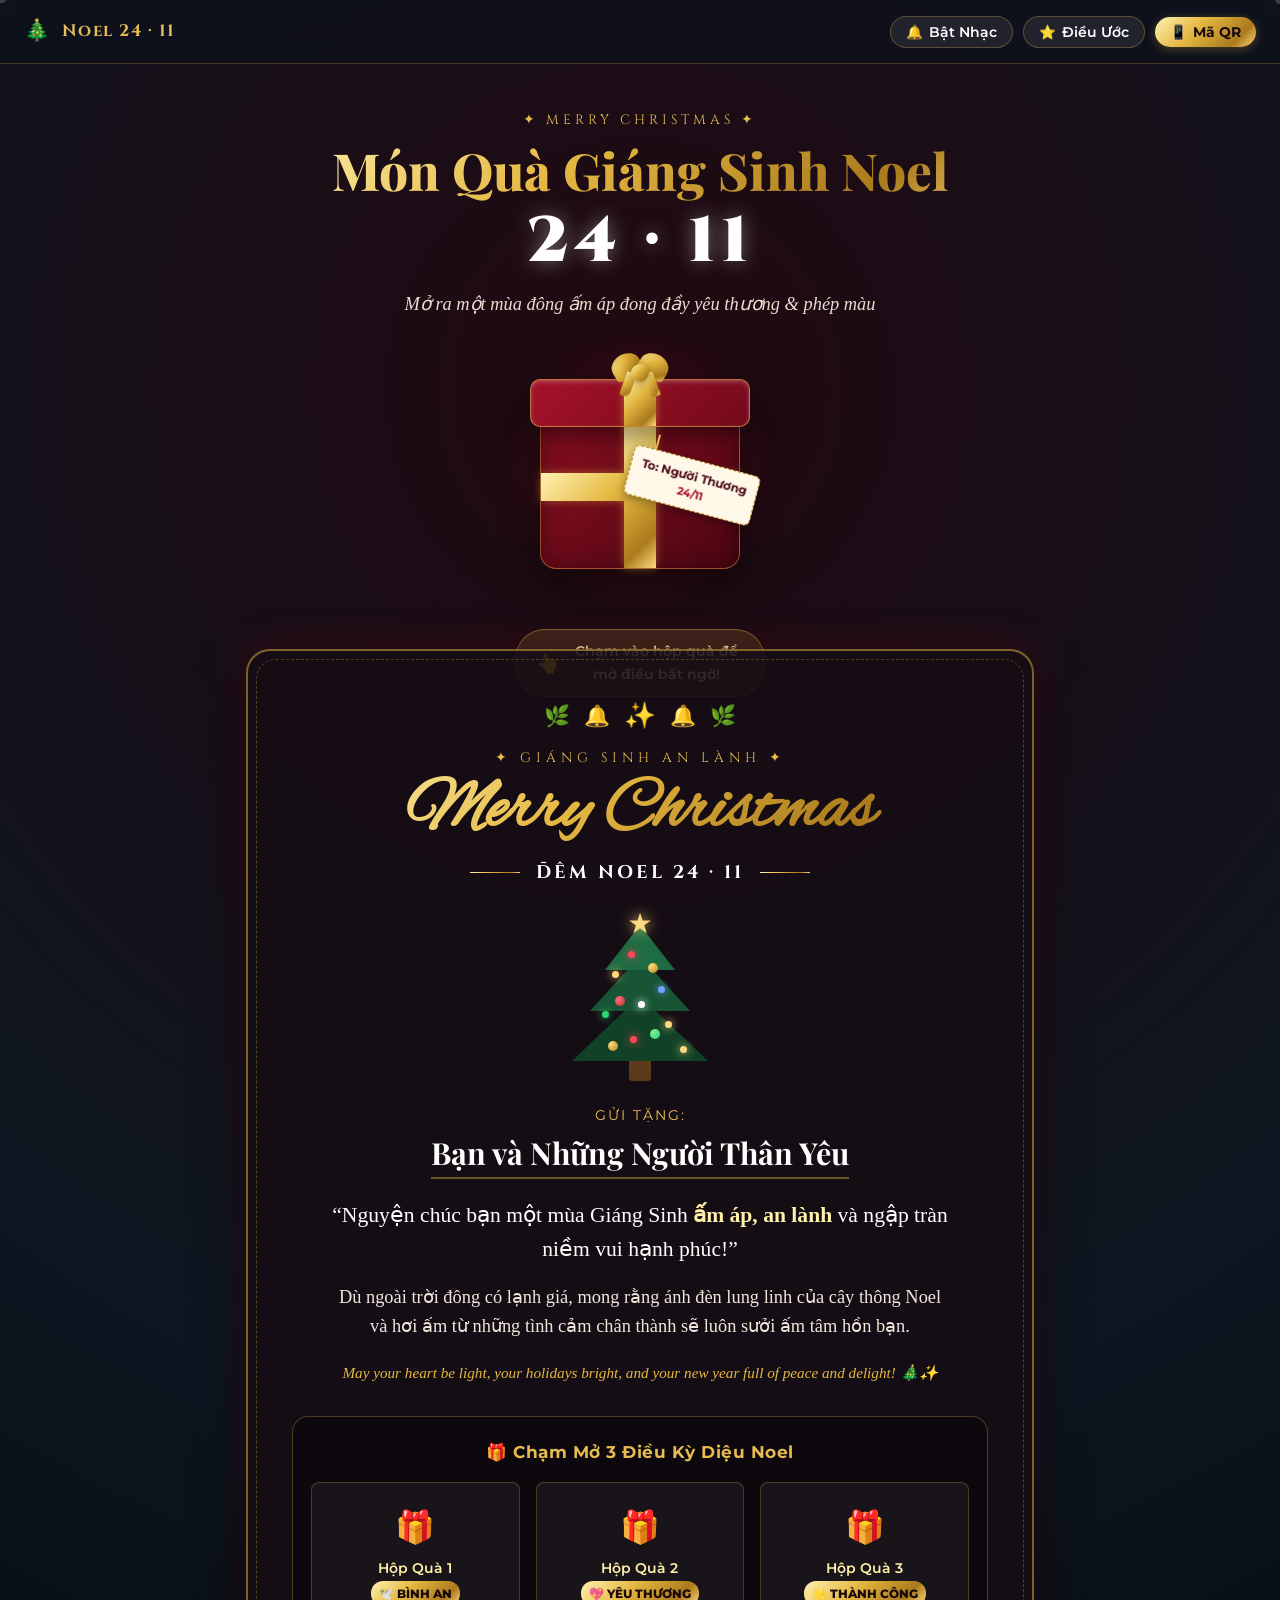
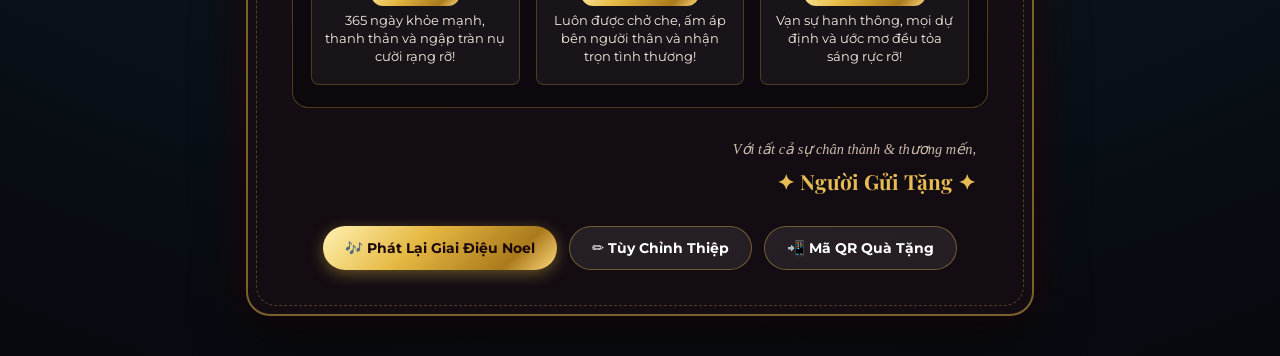
==== commit cd0bb3b9: "feat: Them anh QR PNG chat luong cao va cap nhat file anh" ====
--- a/index.html
+++ b/index.html
@@ -341,4 +341,4 @@
   <script src="qrcode.js"></script>
   <script src="script.js"></script>
 </body>
-</html>+</html>
--- a/style.css
+++ b/style.css
@@ -1148,3 +1148,4 @@
     grid-template-columns: 1fr;
   }
 }
+
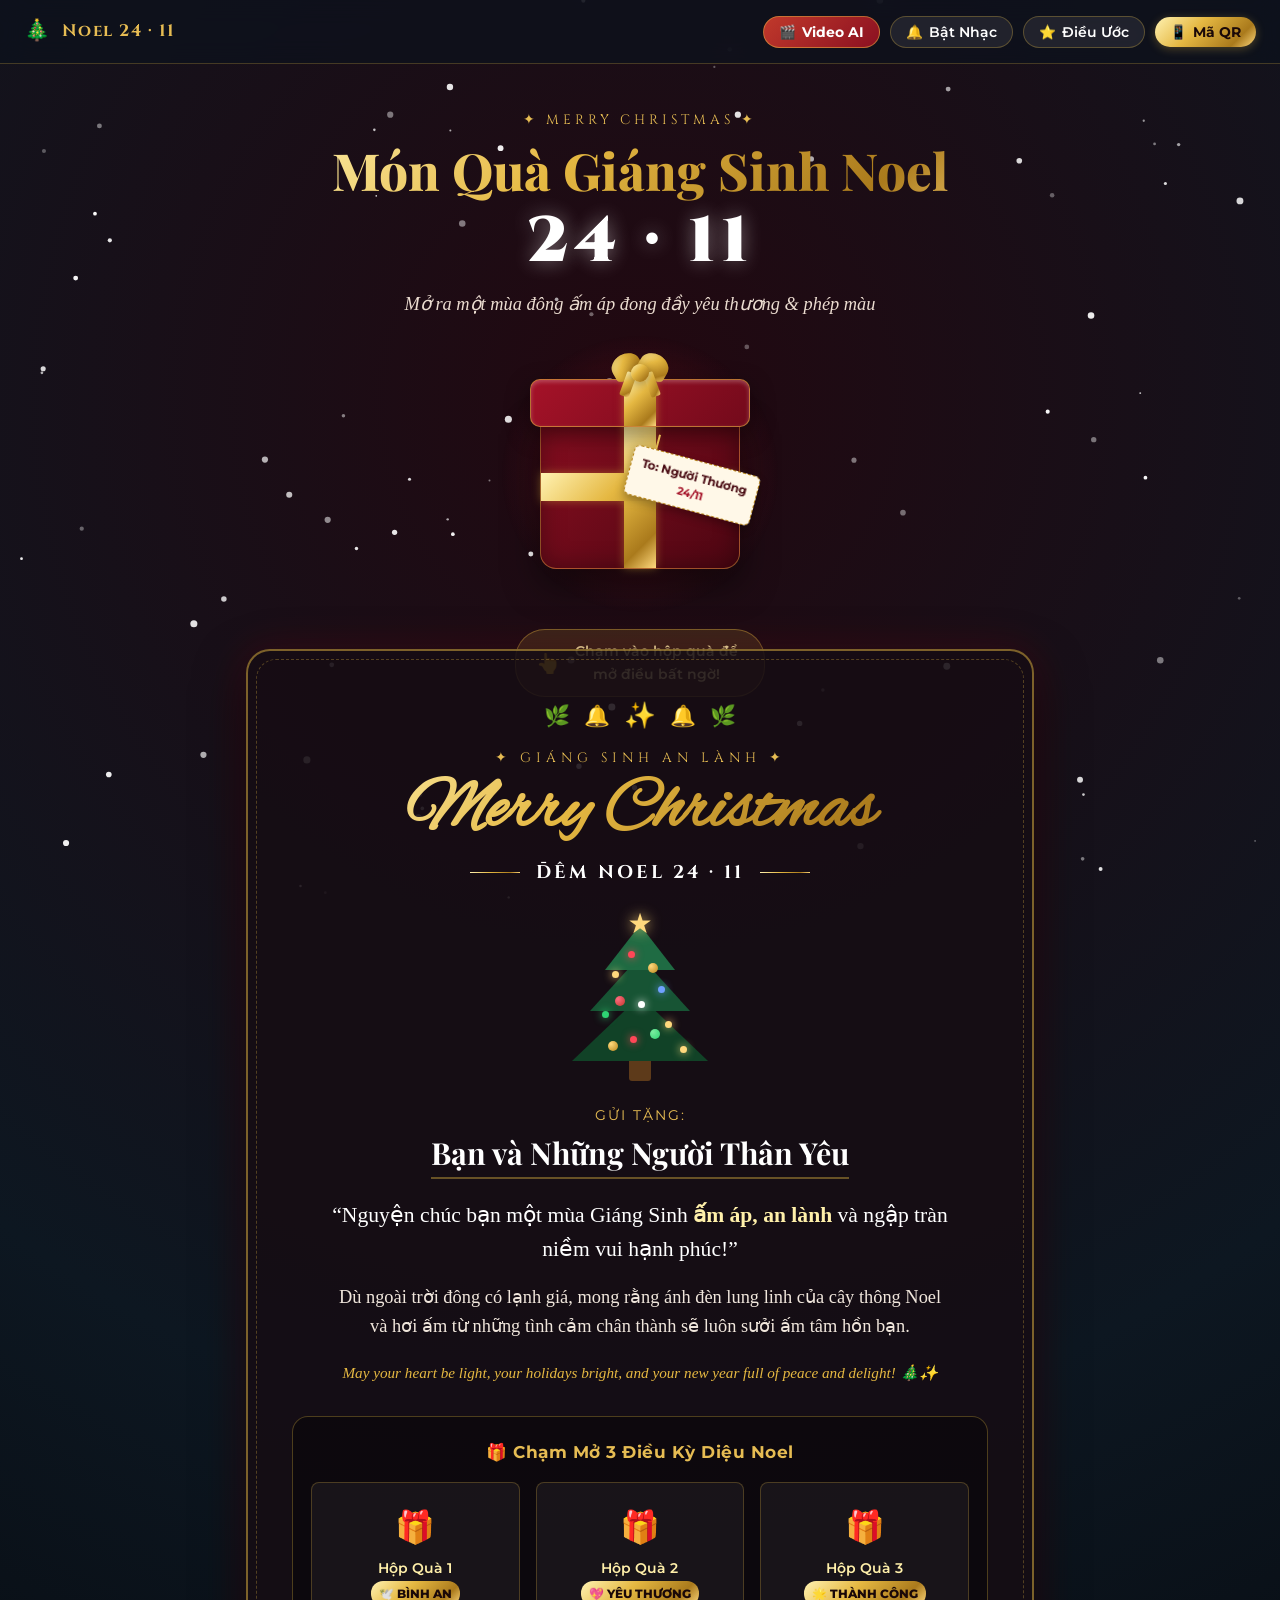
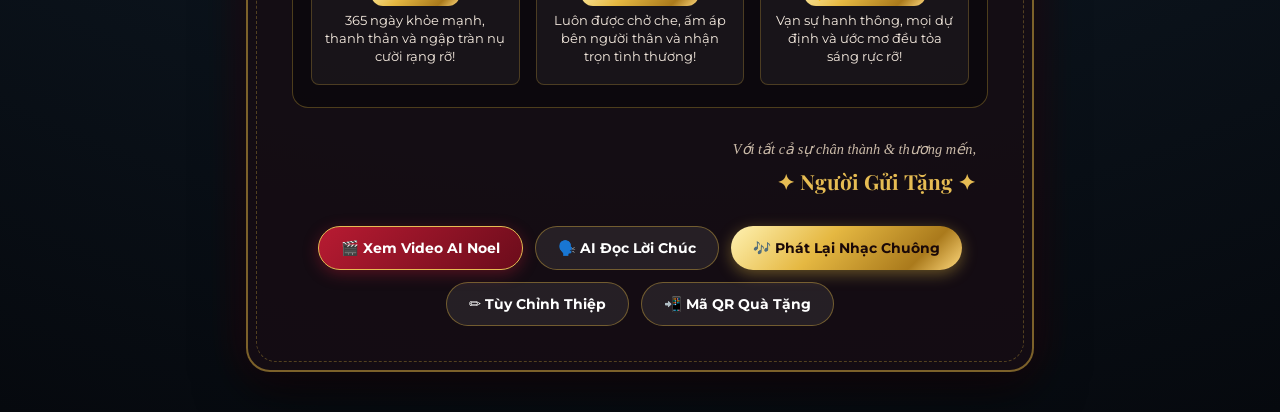
==== commit 521b6d1c: "feat: Tich hop Video AI Giang Sinh 1080x1920 va giong doc AI loi chuc" ====
--- a/index.html
+++ b/index.html
@@ -32,6 +32,12 @@
     </div>
 
     <div class="nav-actions">
+      <!-- AI Video Trigger -->
+      <button id="btnOpenVideoNav" class="nav-btn video-nav-btn" title="Xem Video AI Giáng Sinh">
+        <span class="btn-icon">🎬</span>
+        <span class="btn-text">Video AI</span>
+      </button>
+
       <!-- Music Toggle -->
       <button id="btnMusic" class="nav-btn" title="Bật / Tắt nhạc Giáng Sinh" aria-label="Bật tắt nhạc">
         <span class="btn-icon" id="musicIcon">🔔</span>
@@ -221,8 +227,14 @@
 
         <!-- Action Buttons -->
         <div class="card-action-bar">
+          <button id="btnOpenVideoCard" class="action-btn video-btn">
+            🎬 Xem Video AI Noel
+          </button>
+          <button id="btnSpeakAiVoice" class="action-btn outline-btn">
+            🗣️ AI Đọc Lời Chúc
+          </button>
           <button id="btnReplayMusic" class="action-btn gold-btn">
-            🎶 Phát Lại Giai Điệu Noel
+            🎶 Phát Lại Nhạc Chuông
           </button>
           <button id="btnOpenCustomize" class="action-btn outline-btn">
             ✏️ Tùy Chỉnh Thiệp
@@ -337,6 +349,32 @@
     </div>
   </div>
 
+  <!-- ==============================================
+       MODAL: AI VIDEO PLAYER
+       ============================================== -->
+  <div class="modal-overlay hidden" id="videoModal">
+    <div class="modal-card video-dialog">
+      <div class="modal-header">
+        <h3>🎬 Video AI Giáng Sinh Noel 24/11</h3>
+        <button class="btn-close" id="btnCloseVideo">&times;</button>
+      </div>
+      <div class="modal-body">
+        <div class="video-container" style="text-align: center;">
+          <video id="aiVideoPlayer" controls playsinline preload="metadata" poster="ai-santa.jpg" style="width: 100%; max-width: 380px; max-height: 65vh; border-radius: 14px; box-shadow: 0 8px 30px rgba(0,0,0,0.7); background: #000;">
+            <source src="video-noel-24-11.mp4" type="video/mp4">
+            Trình duyệt của bạn không hỗ trợ thẻ video.
+          </video>
+        </div>
+
+        <div style="margin-top: 16px; display: flex; flex-direction: column; gap: 10px;">
+          <a href="video-noel-24-11.mp4" download="video-noel-24-11.mp4" class="btn-primary-action" style="text-decoration: none; text-align: center; display: block;">
+            📥 Tải Video MP4 Về Máy (Chuẩn TikTok/Story)
+          </a>
+        </div>
+      </div>
+    </div>
+  </div>
+
   <!-- Audio Chimes & QR Scripts -->
   <script src="qrcode.js"></script>
   <script src="script.js"></script>
--- a/style.css
+++ b/style.css
@@ -830,6 +830,30 @@
 .gold-btn:hover {
   transform: translateY(-2px);
   box-shadow: 0 6px 20px rgba(229, 184, 66, 0.6);
+}
+
+.video-nav-btn {
+  background: linear-gradient(135deg, #c0392b, #8b1021);
+  color: #fff;
+  border: 1px solid rgba(229, 184, 66, 0.5);
+  font-weight: 700;
+}
+
+.video-nav-btn:hover {
+  background: linear-gradient(135deg, #e74c3c, #961327);
+  box-shadow: 0 4px 16px rgba(192, 57, 43, 0.5);
+}
+
+.video-btn {
+  background: linear-gradient(135deg, #b81b32, #6b0c1b);
+  color: #fff;
+  border: 1px solid var(--gold-primary);
+  box-shadow: 0 4px 15px rgba(184, 27, 50, 0.4);
+}
+
+.video-btn:hover {
+  transform: translateY(-2px);
+  box-shadow: 0 6px 20px rgba(184, 27, 50, 0.6);
 }
 
 .outline-btn {
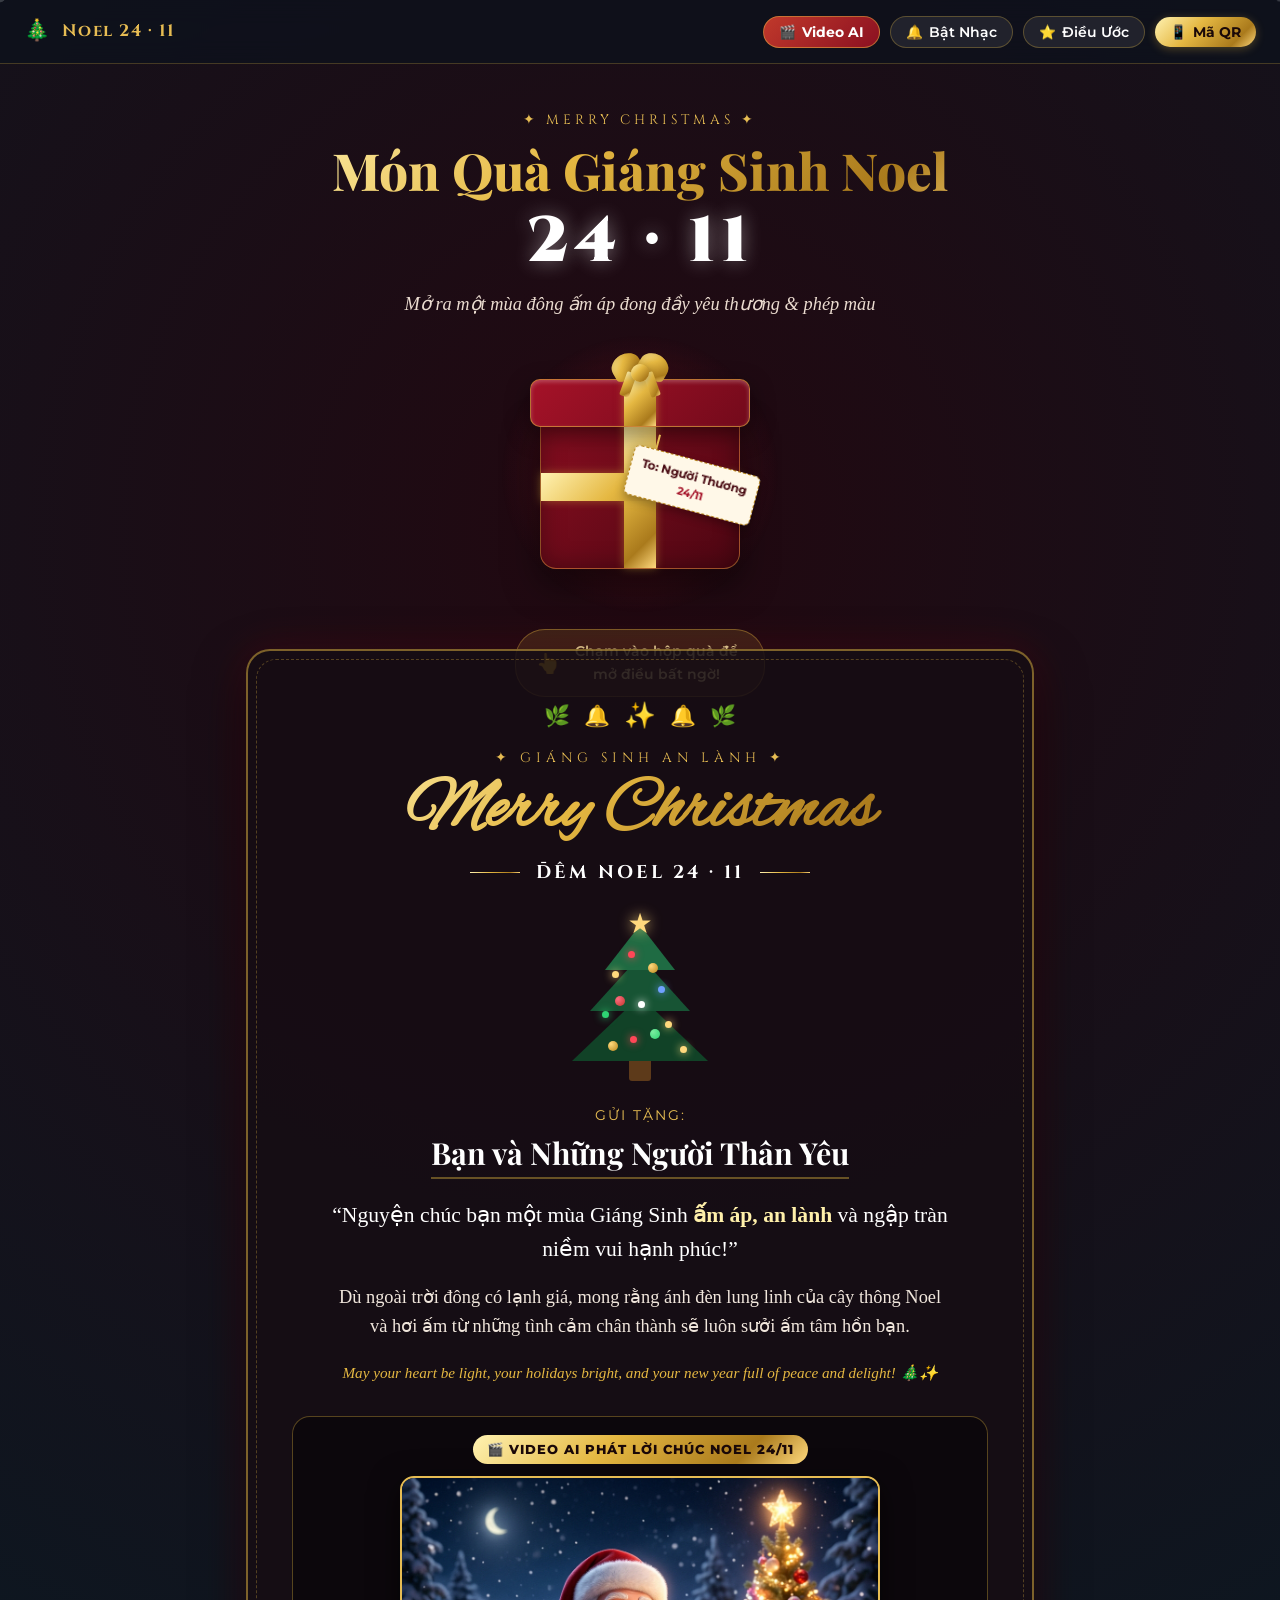
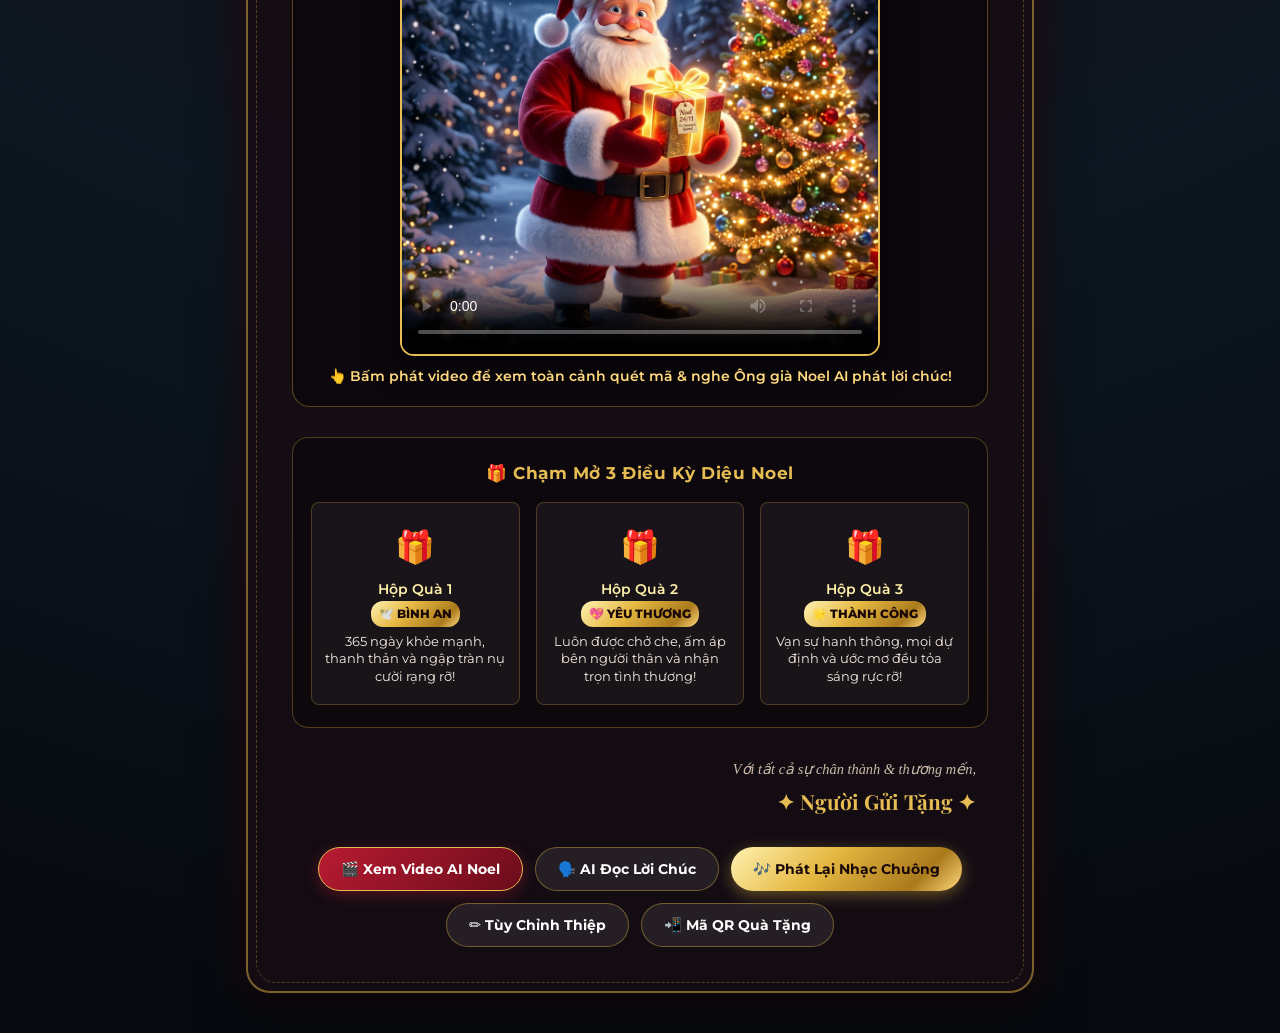
==== commit e53e2737: "feat: Cap nhat video AI mo phong toan canh quet ma QR vao trang web thiep va loi chuc" ====
--- a/index.html
+++ b/index.html
@@ -184,6 +184,19 @@
           </p>
         </div>
 
+        <!-- Embedded AI Video Player Section -->
+        <div class="card-video-box" style="margin: 20px 0 30px; text-align: center; background: rgba(0, 0, 0, 0.4); border: 1px solid rgba(229, 184, 66, 0.35); border-radius: 18px; padding: 18px 12px;">
+          <div style="margin-bottom: 12px;">
+            <span style="background: var(--gold-grad); color: #1a0808; font-size: 0.82rem; font-weight: 800; padding: 4px 14px; border-radius: 20px; letter-spacing: 1px; display: inline-block;">🎬 VIDEO AI PHÁT LỜI CHÚC NOEL 24/11</span>
+          </div>
+          <div class="video-container" style="max-width: 480px; margin: 0 auto;">
+            <video id="inlineAiVideo" controls playsinline preload="metadata" poster="ai-santa.jpg" style="width: 100%; border-radius: 14px; border: 2px solid var(--gold-primary); box-shadow: 0 8px 30px rgba(0,0,0,0.6); background: #000; display: block;">
+              <source src="video-noel-24-11.mp4" type="video/mp4">
+            </video>
+          </div>
+          <p style="font-size: 0.85rem; color: #ffd97d; margin-top: 10px; font-weight: 600;">👆 Bấm phát video để xem toàn cảnh quét mã &amp; nghe Ông già Noel AI phát lời chúc!</p>
+        </div>
+
         <!-- Interactive 3 Lucky Gift Boxes -->
         <div class="interactive-gifts-section">
           <h3 class="section-title">🎁 Chạm Mở 3 Điều Kỳ Diệu Noel</h3>
